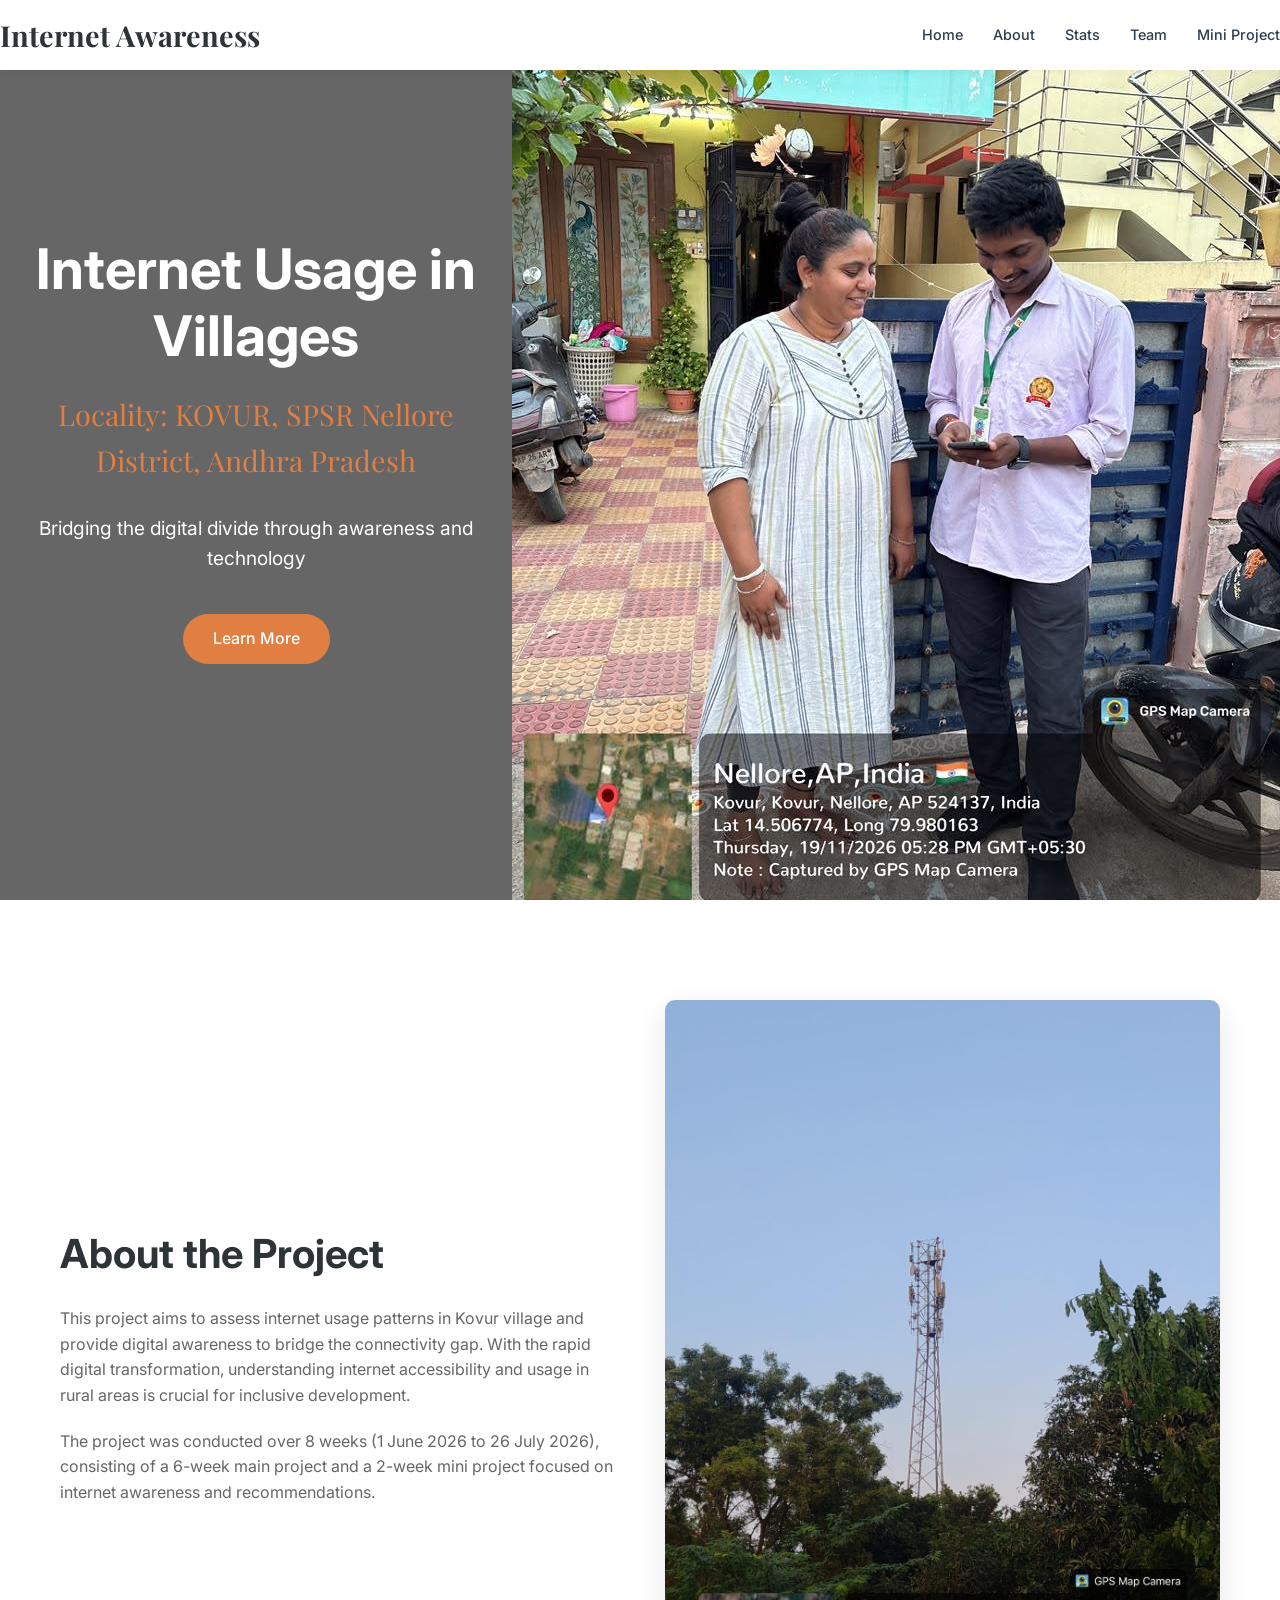
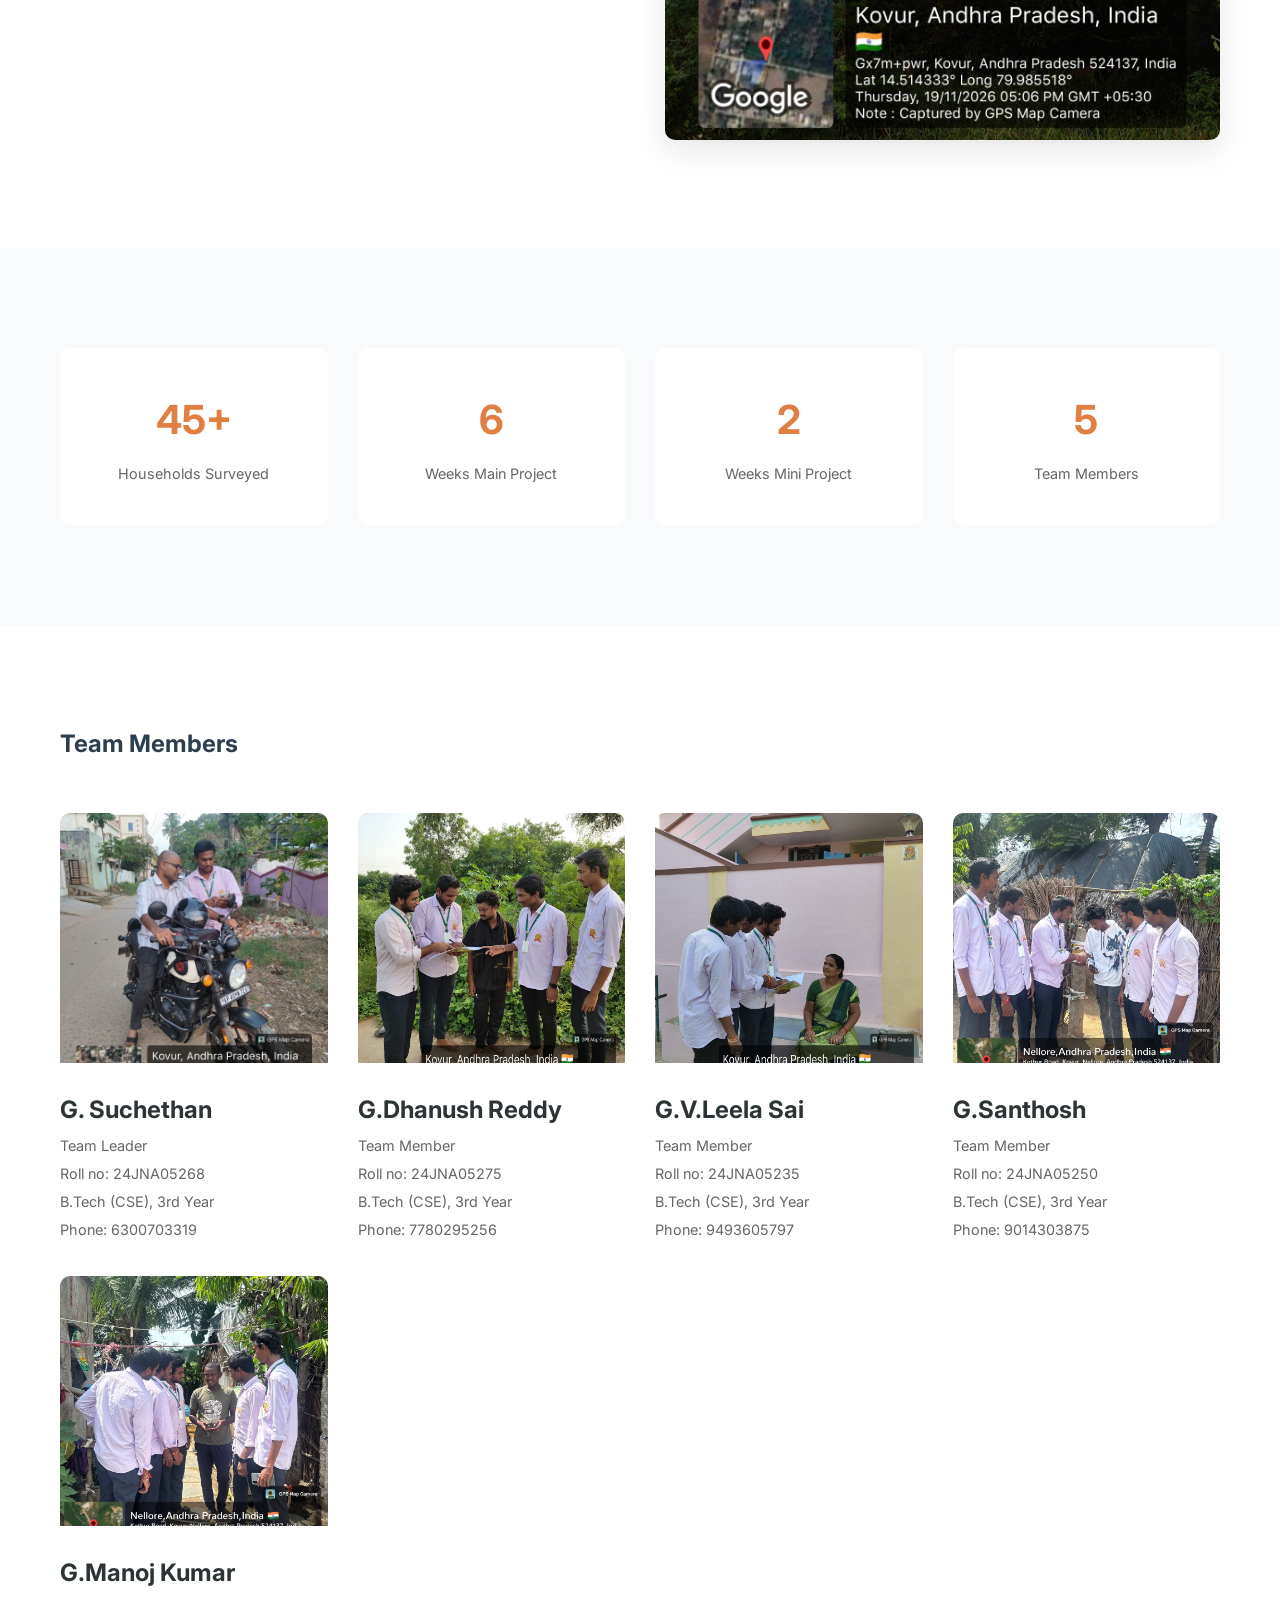
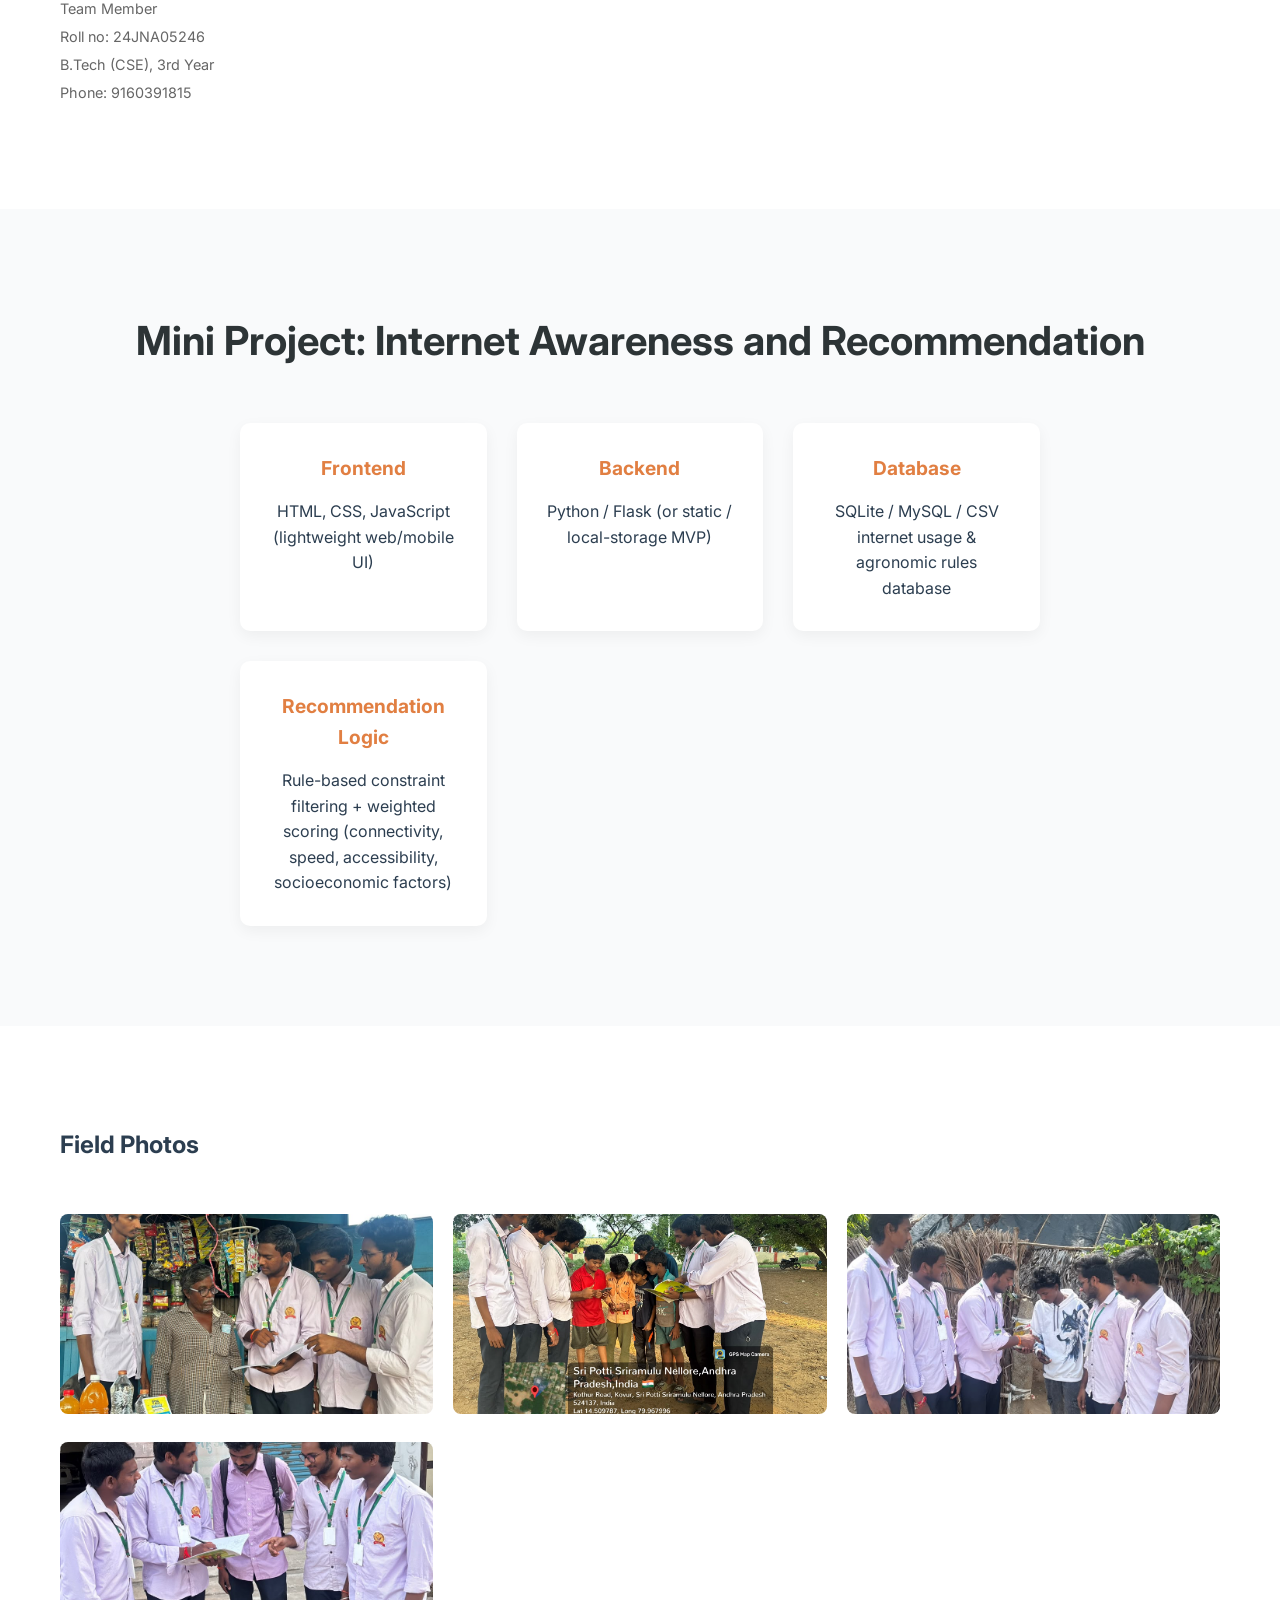
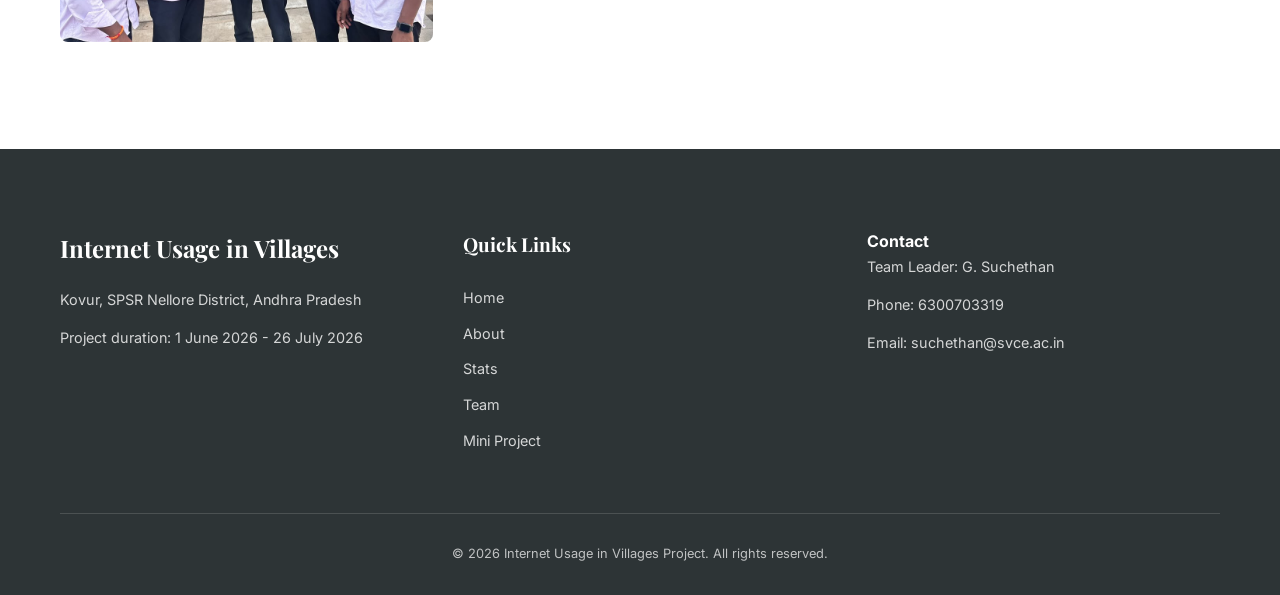
==== index.html @ cfa1855b "Initial commit: Internet Usage in Villages website project" ====
<!DOCTYPE html>
<html lang="en">
<head>
    <meta charset="UTF-8">
    <meta name="viewport" content="width=device-width, initial-scale=1.0">
    <title>Internet Usage in Villages - Kovur</title>
    <link rel="stylesheet" href="style.css">
    <link href="https://fonts.googleapis.com/css2?family=Inter:wght@300;400;500;600;700&family=Playfair+Display:wght@400;600;700&display=swap" rel="stylesheet">
</head>
<body>
    <header>
        <nav>
            <div class="logo">
                <span>Internet Awareness</span>
            </div>
            <ul class="nav-links">
                <li><a href="#home">Home</a></li>
                <li><a href="#about">About</a></li>
                <li><a href="#stats">Stats</a></li>
                <li><a href="#team">Team</a></li>
                <li><a href="#mini-project">Mini Project</a></li>
            </ul>
        </nav>
    </header>

    <section id="home" class="hero">
        <div class="hero-content">
            <h1>Internet Usage in Villages</h1>
            <h2>Locality: KOVUR, SPSR Nellore District, Andhra Pradesh</h2>
            <p>Bridging the digital divide through awareness and technology</p>
            <a href="#about" class="btn">Learn More</a>
        </div>
        <div class="hero-image">
            <img src="photos/WhatsApp Image 2026-11-21 at 4.46.24 PM.jpeg" alt="Internet awareness in villages">
        </div>
    </section>

    <section id="about" class="about">
        <div class="container">
            <div class="about-content">
                <div class="about-text">
                    <h2>About the Project</h2>
                    <p>This project aims to assess internet usage patterns in Kovur village and provide digital awareness to bridge the connectivity gap. With the rapid digital transformation, understanding internet accessibility and usage in rural areas is crucial for inclusive development.</p>
                    <p>The project was conducted over 8 weeks (1 June 2026 to 26 July 2026), consisting of a 6-week main project and a 2-week mini project focused on internet awareness and recommendations.</p>
                </div>
                <div class="about-image">
                    <img src="photos/WhatsApp Image 2026-11-21 at 4.46.25 PM.jpeg" alt="Internet awareness session">
                </div>
            </div>
        </div>
    </section>

    <section id="stats" class="stats">
        <div class="container">
            <div class="stats-grid">
                <div class="stat-item">
                    <div class="stat-number">45+</div>
                    <div class="stat-label">Households Surveyed</div>
                </div>
                <div class="stat-item">
                    <div class="stat-number">6</div>
                    <div class="stat-label">Weeks Main Project</div>
                </div>
                <div class="stat-item">
                    <div class="stat-number">2</div>
                    <div class="stat-label">Weeks Mini Project</div>
                </div>
                <div class="stat-item">
                    <div class="stat-number">5</div>
                    <div class="stat-label">Team Members</div>
                </div>
            </div>
        </div>
    </section>

    <section id="team" class="team">
        <div class="container">
            <h2>Team Members</h2>
            <div class="team-grid">
                <div class="team-member">
                    <div class="member-image">
                        <img src="photos/WhatsApp Image 2026-11-21 at 4.46.25 PM (2).jpeg" alt="G. Suchethan">
                    </div>
                    <div class="member-info">
                        <h3>G. Suchethan</h3>
                        <p>Team Leader</p>
                        <p>Roll no: 24JNA05268</p>
                        <p>B.Tech (CSE), 3rd Year</p>
                        <p>Phone: 6300703319</p>
                    </div>
                </div>
                <div class="team-member">
                    <div class="member-image">
                        <img src="photos/WhatsApp Image 2026-11-21 at 4.46.26 PM.jpeg" alt="G.Dhanush Reddy">
                    </div>
                    <div class="member-info">
                        <h3>G.Dhanush Reddy</h3>
                        <p>Team Member</p>
                        <p>Roll no: 24JNA05275</p>
                        <p>B.Tech (CSE), 3rd Year</p>
                        <p>Phone: 7780295256</p>
                    </div>
                </div>
                <div class="team-member">
                    <div class="member-image">
                        <img src="photos/WhatsApp Image 2026-11-21 at 4.46.26 PM (1).jpeg" alt="G.V.Leela Sai">
                    </div>
                    <div class="member-info">
                        <h3>G.V.Leela Sai</h3>
                        <p>Team Member</p>
                        <p>Roll no: 24JNA05235</p>
                        <p>B.Tech (CSE), 3rd Year</p>
                        <p>Phone: 9493605797</p>
                    </div>
                </div>
                <div class="team-member">
                    <div class="member-image">
                        <img src="photos/WhatsApp Image 2026-11-21 at 4.46.27 PM.jpeg" alt="G.Santhosh">
                    </div>
                    <div class="member-info">
                        <h3>G.Santhosh</h3>
                        <p>Team Member</p>
                        <p>Roll no: 24JNA05250</p>
                        <p>B.Tech (CSE), 3rd Year</p>
                        <p>Phone: 9014303875</p>
                    </div>
                </div>
                <div class="team-member">
                    <div class="member-image">
                        <img src="photos/WhatsApp Image 2026-11-21 at 4.46.27 PM (1).jpeg" alt="G.Manoj Kumar">
                    </div>
                    <div class="member-info">
                        <h3>G.Manoj Kumar</h3>
                        <p>Team Member</p>
                        <p>Roll no: 24JNA05246</p>
                        <p>B.Tech (CSE), 3rd Year</p>
                        <p>Phone: 9160391815</p>
                    </div>
                </div>
            </div>
        </div>
    </section>

    <section id="mini-project" class="mini-project">
        <div class="container">
            <h2>Mini Project: Internet Awareness and Recommendation</h2>
            <div class="mini-project-stack">
                <div class="stack-component">
                    <h3>Frontend</h3>
                    <p>HTML, CSS, JavaScript (lightweight web/mobile UI)</p>
                </div>
                <div class="stack-component">
                    <h3>Backend</h3>
                    <p>Python / Flask (or static / local-storage MVP)</p>
                </div>
                <div class="stack-component">
                    <h3>Database</h3>
                    <p>SQLite / MySQL / CSV internet usage & agronomic rules database</p>
                </div>
                <div class="stack-component">
                    <h3>Recommendation Logic</h3>
                    <p>Rule-based constraint filtering + weighted scoring (connectivity, speed, accessibility, socioeconomic factors)</p>
                </div>
            </div>
        </div>
    </section>

    <section id="field-photos" class="field-photos">
        <div class="container">
            <h2>Field Photos</h2>
            <div class="photo-gallery">
                <div class="photo-item">
                    <img src="photos/WhatsApp Image 2026-11-21 at 4.46.27 PM (2).jpeg" alt="Field photo 1">
                </div>
                <div class="photo-item">
                    <img src="photos/WhatsApp Image 2026-11-21 at 4.46.28 PM.jpeg" alt="Field photo 2">
                </div>
                <div class="photo-item">
                    <img src="photos/WhatsApp Image 2026-11-21 at 4.46.27 PM.jpeg" alt="Field photo 3">
                </div>
                <div class="photo-item">
                    <img src="photos/WhatsApp Image 2026-11-21 at 4.46.26 PM (2).jpeg" alt="Field photo 4">
                </div>
            </div>
        </div>
    </section>

    <footer>
        <div class="container">
            <div class="footer-content">
                <div class="footer-about">
                    <h3>Internet Usage in Villages</h3>
                    <p>Kovur, SPSR Nellore District, Andhra Pradesh</p>
                    <p>Project duration: 1 June 2026 - 26 July 2026</p>
                </div>
                <div class="footer-links">
                    <h4>Quick Links</h4>
                    <ul>
                        <li><a href="#home">Home</a></li>
                        <li><a href="#about">About</a></li>
                        <li><a href="#stats">Stats</a></li>
                        <li><a href="#team">Team</a></li>
                        <li><a href="#mini-project">Mini Project</a></li>
                    </ul>
                </div>
                <div class="footer-contact">
                    <h4>Contact</h4>
                    <p>Team Leader: G. Suchethan</p>
                    <p>Phone: 6300703319</p>
                    <p>Email: suchethan@svce.ac.in</p>
                </div>
            </div>
            <div class="footer-bottom">
                <p>&copy; 2026 Internet Usage in Villages Project. All rights reserved.</p>
            </div>
        </div>
    </footer>

    <script src="script.js"></script>
</body>
</html>
---- style.css ----
* {
    margin: 0;
    padding: 0;
    box-sizing: border-box;
}

:root {
    --primary-color: #2d3436;
    --secondary-color: #636e72;
    --accent-color: #e17f42;
    --light-bg: #f9fafb;
    --white: #ffffff;
    --dark-text: #2c3e50;
    --success-green: #27ae60;
}

body {
    font-family: 'Inter', sans-serif;
    line-height: 1.6;
    color: var(--dark-text);
}

a {
    text-decoration: none;
    color: inherit;
}

ul {
    list-style: none;
}

.container {
    max-width: 1200px;
    margin: 0 auto;
    padding: 0 20px;
}

/* Header */
header {
    position: fixed;
    top: 0;
    width: 100%;
    background: var(--white);
    box-shadow: 0 2px 10px rgba(0,0,0,0.05);
    z-index: 100;
}

nav {
    display: flex;
    justify-content: space-between;
    align-items: center;
    height: 70px;
}

.logo {
    font-family: 'Playfair Display', serif;
    font-size: 1.8rem;
    font-weight: 700;
    color: var(--primary-color);
}

.nav-links {
    display: flex;
    gap: 30px;
}

.nav-links a {
    font-size: 0.9rem;
    font-weight: 500;
    color: var(--dark-text);
    transition: color 0.3s;
}

.nav-links a:hover {
    color: var(--accent-color);
}

/* Hero Section */
.hero {
    height: 100vh;
    background: linear-gradient(rgba(0,0,0,0.6), rgba(0,0,0,0.6)), url('photos/data/WhatsApp Image 2026-11-21 at 4.46.24 PM.jpeg') no-repeat center/cover;
    display: flex;
    align-items: center;
    justify-content: center;
    text-align: center;
    color: var(--white);
}

.hero-content {
    max-width: 800px;
    padding: 20px;
}

.hero-content h1 {
    font-size: 3.5rem;
    font-weight: 700;
    margin-bottom: 20px;
    line-height: 1.2;
}

.hero-content h2 {
    font-size: 1.8rem;
    font-weight: 400;
    margin-bottom: 30px;
    color: var(--accent-color);
    font-family: 'Playfair Display', serif;
}

.hero-content p {
    font-size: 1.2rem;
    margin-bottom: 40px;
    max-width: 600px;
    margin-left: auto;
    margin-right: auto;
}

.btn {
    display: inline-block;
    background: var(--accent-color);
    color: var(--white);
    padding: 12px 30px;
    border-radius: 50px;
    font-weight: 500;
    transition: background 0.3s;
}

.btn:hover {
    background: #d46e36;
}

/* About Section */
.about {
    padding: 100px 0;
    background: var(--white);
}

.about-content {
    display: grid;
    grid-template-columns: 1fr 1fr;
    gap: 50px;
    align-items: center;
}

.about-text h2 {
    font-size: 2.5rem;
    margin-bottom: 20px;
    color: var(--primary-color);
}

.about-text p {
    margin-bottom: 20px;
    color: #666;
}

.about-image img {
    max-width: 100%;
    border-radius: 10px;
    box-shadow: 0 10px 30px rgba(0,0,0,0.1);
}

/* Stats Section */
.stats {
    padding: 100px 0;
    background: var(--light-bg);
}

.stats-grid {
    display: grid;
    grid-template-columns: repeat(4, 1fr);
    gap: 30px;
    text-align: center;
}

.stat-item {
    padding: 40px 20px;
    background: var(--white);
    border-radius: 10px;
    transition: transform 0.3s;
}

.stat-item:hover {
    transform: translateY(-5px);
}

.stat-number {
    font-size: 2.5rem;
    font-weight: 700;
    color: var(--accent-color);
    margin-bottom: 10px;
}

.stat-label {
    font-size: 0.9rem;
    color: #666;
}

/* Team Section */
.team {
    padding: 100px 0;
    background: var(--white);
}

.team-grid {
    display: grid;
    grid-template-columns: repeat(auto-fit, minmax(250px, 1fr));
    gap: 30px;
    margin-top: 50px;
}

.member-image {
    border-radius: 10px;
    overflow: hidden;
    margin-bottom: 20px;
}

.member-image img {
    width: 100%;
    height: 250px;
    object-fit: cover;
    transition: transform 0.3s;
}

.member-image:hover img {
    transform: scale(1.05);
}

.member-info h3 {
    font-size: 1.5rem;
    margin-bottom: 5px;
    color: var(--primary-color);
}

.member-info p {
    font-size: 0.9rem;
    color: #666;
    margin-bottom: 5px;
}

/* Mini Project Section */
.mini-project {
    padding: 100px 0;
    background: var(--light-bg);
}

.mini-project h2 {
    font-size: 2.5rem;
    margin-bottom: 50px;
    text-align: center;
    color: var(--primary-color);
}

.mini-project-stack {
    display: grid;
    grid-template-columns: repeat(auto-fit, minmax(200px, 1fr));
    gap: 30px;
    max-width: 800px;
    margin: 0 auto;
}

.stack-component {
    background: var(--white);
    padding: 30px;
    border-radius: 10px;
    text-align: center;
    box-shadow: 0 5px 15px rgba(0,0,0,0.05);
}

.stack-component h3 {
    font-size: 1.2rem;
    margin-bottom: 15px;
    color: var(--accent-color);
}

/* Field Photos Section */
.field-photos {
    padding: 100px 0;
    background: var(--white);
}

.photo-gallery {
    display: grid;
    grid-template-columns: repeat(auto-fit, minmax(300px, 1fr));
    gap: 20px;
    margin-top: 50px;
}

.photo-item img {
    width: 100%;
    height: 200px;
    object-fit: cover;
    border-radius: 8px;
    transition: transform 0.3s;
}

.photo-item:hover img {
    transform: scale(1.05);
}

/* Footer */
footer {
    background: var(--primary-color);
    color: var(--white);
    padding: 80px 0 30px;
}

.footer-content {
    display: grid;
    grid-template-columns: 1fr 1fr 1fr;
    gap: 50px;
    margin-bottom: 50px;
}

.footer-about h3 {
    font-size: 1.5rem;
    margin-bottom: 20px;
    font-family: 'Playfair Display', serif;
}

.footer-about p {
    font-size: 0.9rem;
    opacity: 0.8;
    margin-bottom: 15px;
}

.footer-links h4 {
    font-size: 1.2rem;
    margin-bottom: 25px;
    font-family: 'Playfair Display', serif;
}

.footer-links ul li {
    margin-bottom: 10px;
}

.footer-links a {
    font-size: 0.9rem;
    opacity: 0.8;
    transition: opacity 0.3s;
}

.footer-links a:hover {
    opacity: 1;
}

.footer-contact p {
    font-size: 0.9rem;
    margin-bottom: 15px;
    opacity: 0.8;
}

.footer-bottom {
    text-align: center;
    padding-top: 30px;
    border-top: 1px solid rgba(255,255,255,0.2);
    font-size: 0.8rem;
    opacity: 0.7;
}

/* Responsive */
@media (max-width: 768px) {
    .nav-links {
        display: none;
    }
    
    .about-content {
        grid-template-columns: 1fr;
    }
    
    .stats-grid {
        grid-template-columns: repeat(2, 1fr);
    }
    
    .footer-content {
        grid-template-columns: 1fr;
    }
    
    .hero-content h1 {
        font-size: 2.5rem;
    }
    
    .hero-content h2 {
        font-size: 1.5rem;
    }
}
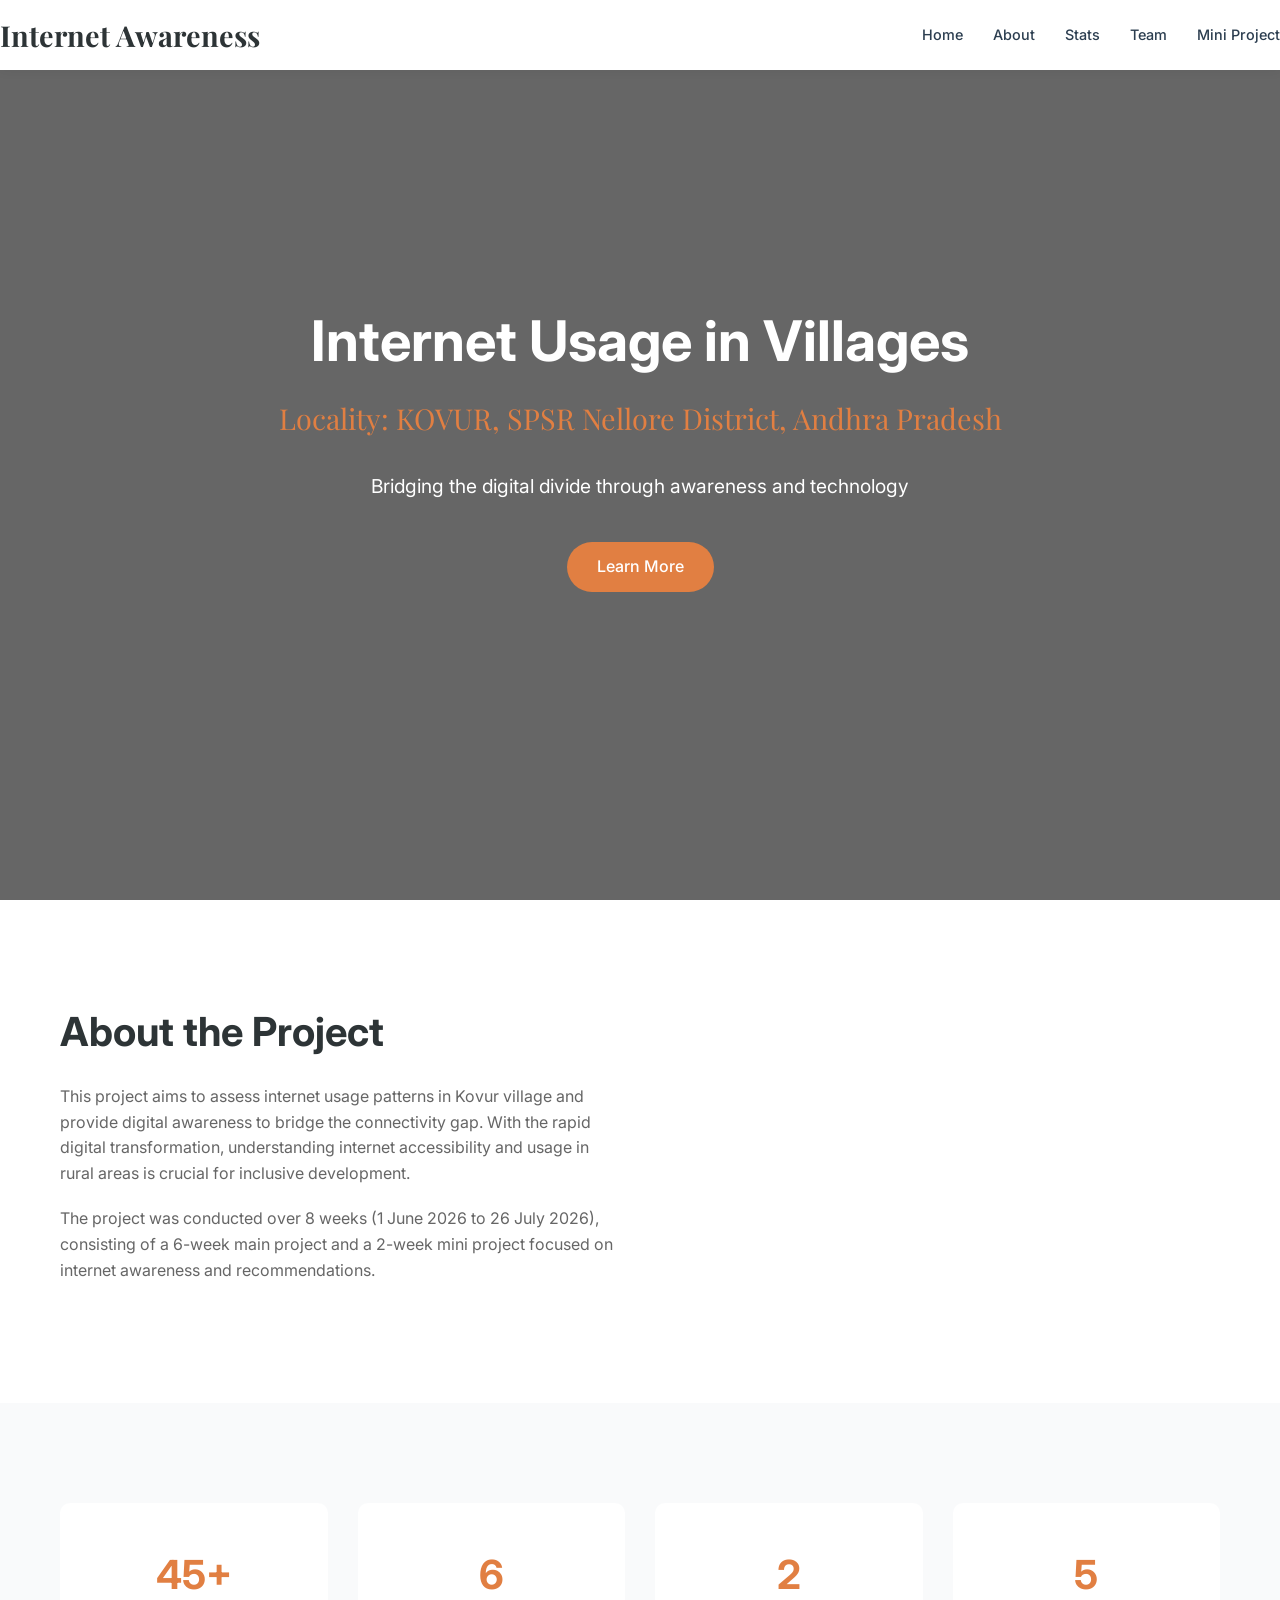
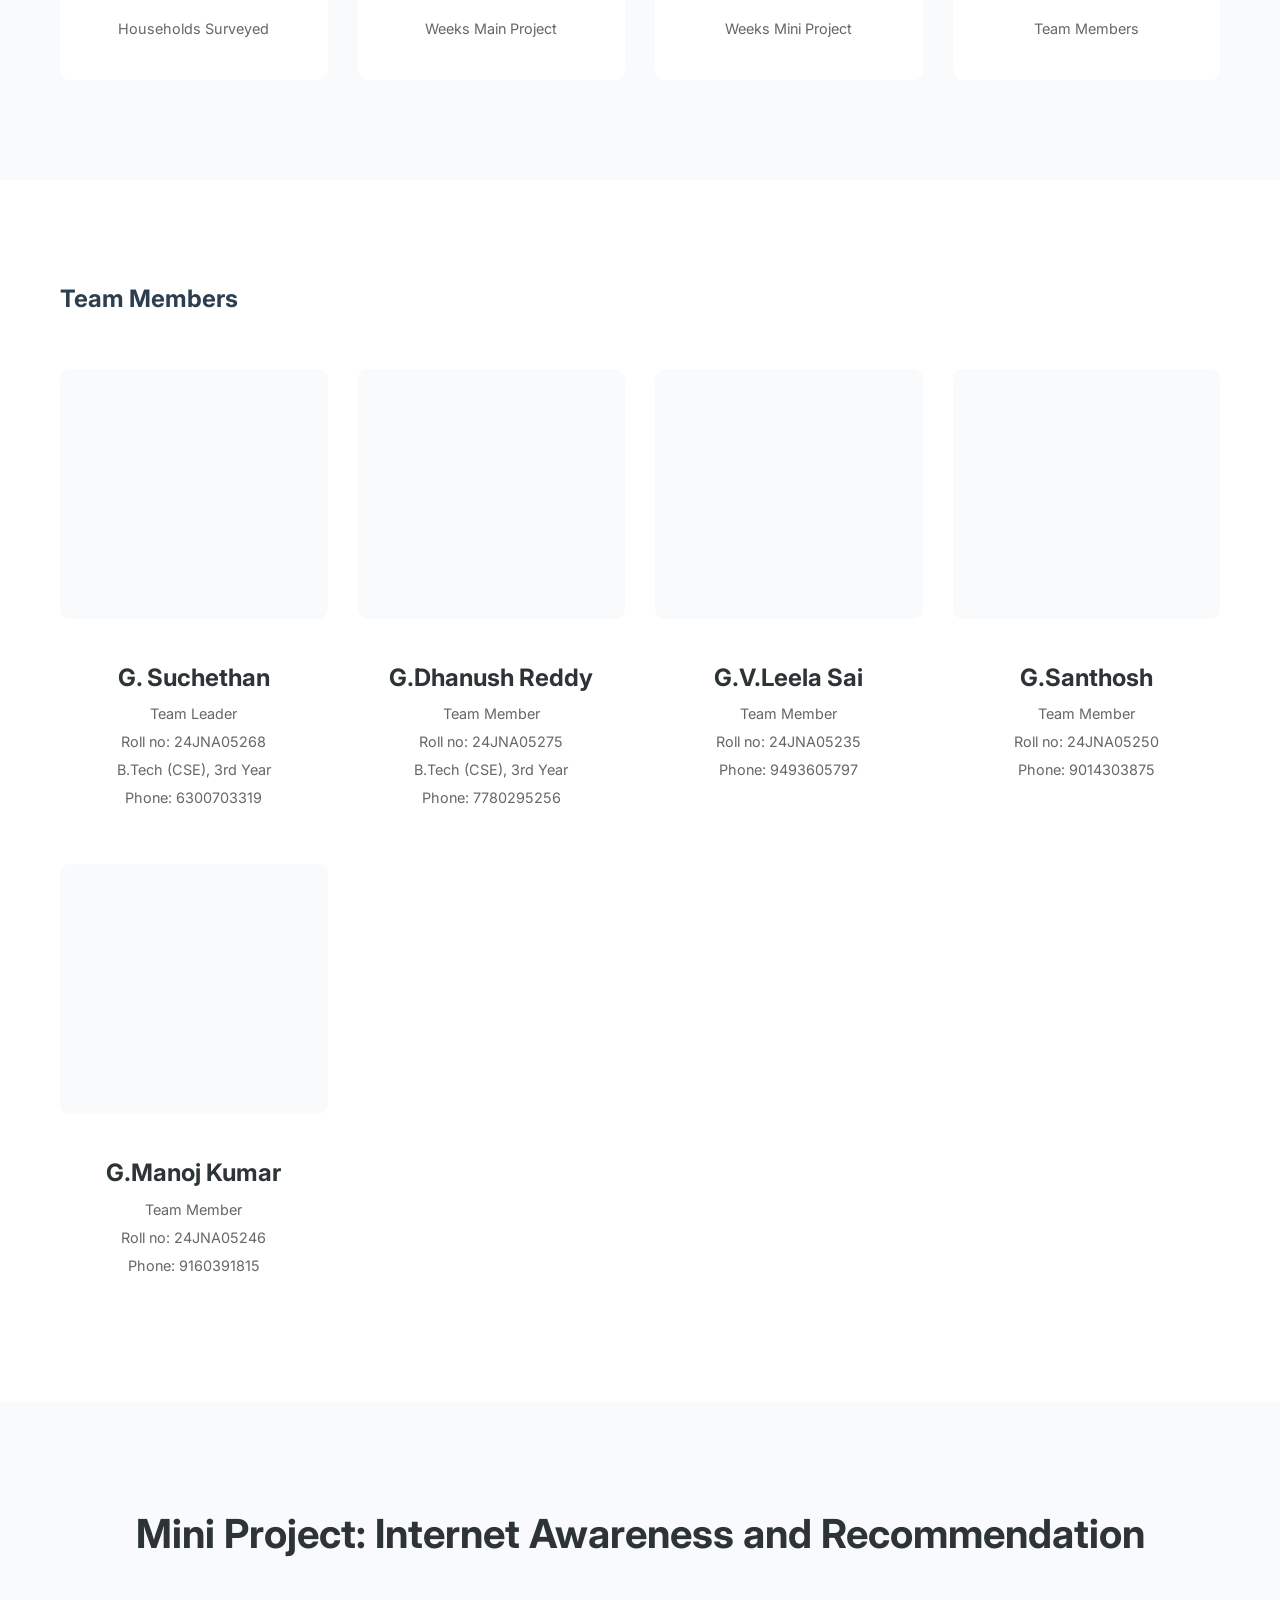
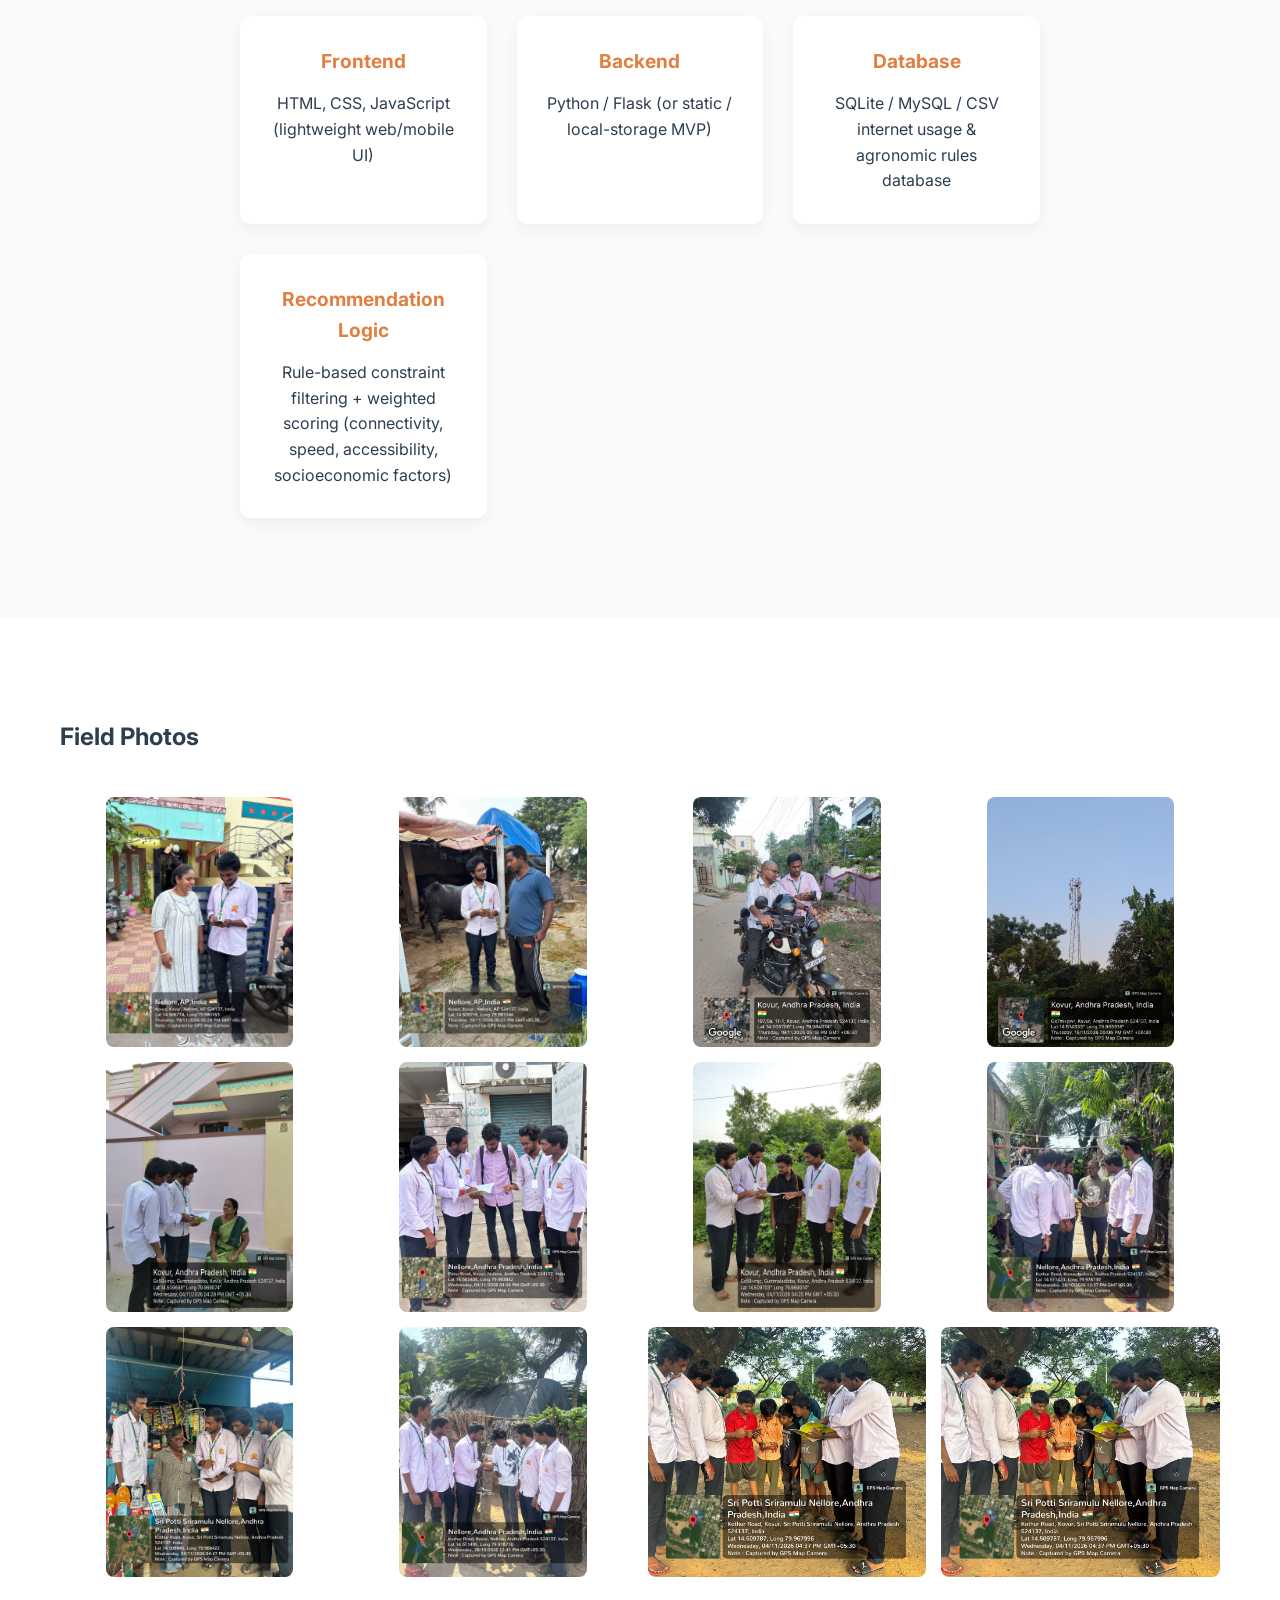
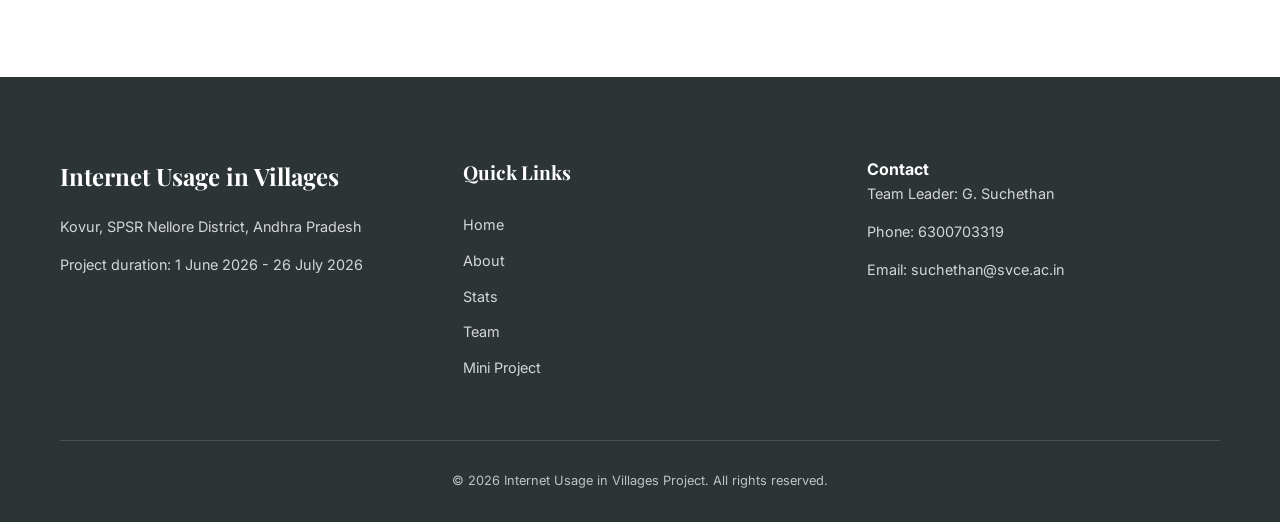
==== commit 5b861a4f: "Update: Hide hero images, team images; add all 11 field photos with neat alignment" ====
--- a/index.html
+++ b/index.html
@@ -30,9 +30,7 @@
             <p>Bridging the digital divide through awareness and technology</p>
             <a href="#about" class="btn">Learn More</a>
         </div>
-        <div class="hero-image">
-            <img src="photos/WhatsApp Image 2026-11-21 at 4.46.24 PM.jpeg" alt="Internet awareness in villages">
-        </div>
+        <!-- Hero image removed per user request -->
     </section>
 
     <section id="about" class="about">
@@ -44,7 +42,7 @@
                     <p>The project was conducted over 8 weeks (1 June 2026 to 26 July 2026), consisting of a 6-week main project and a 2-week mini project focused on internet awareness and recommendations.</p>
                 </div>
                 <div class="about-image">
-                    <img src="photos/WhatsApp Image 2026-11-21 at 4.46.25 PM.jpeg" alt="Internet awareness session">
+                    <!-- Image removed per user request -->
                 </div>
             </div>
         </div>
@@ -79,7 +77,7 @@
             <div class="team-grid">
                 <div class="team-member">
                     <div class="member-image">
-                        <img src="photos/WhatsApp Image 2026-11-21 at 4.46.25 PM (2).jpeg" alt="G. Suchethan">
+                        <!-- Image hidden per user request -->
                     </div>
                     <div class="member-info">
                         <h3>G. Suchethan</h3>
@@ -91,7 +89,7 @@
                 </div>
                 <div class="team-member">
                     <div class="member-image">
-                        <img src="photos/WhatsApp Image 2026-11-21 at 4.46.26 PM.jpeg" alt="G.Dhanush Reddy">
+                        <!-- Image hidden per user request -->
                     </div>
                     <div class="member-info">
                         <h3>G.Dhanush Reddy</h3>
@@ -103,37 +101,34 @@
                 </div>
                 <div class="team-member">
                     <div class="member-image">
-                        <img src="photos/WhatsApp Image 2026-11-21 at 4.46.26 PM (1).jpeg" alt="G.V.Leela Sai">
+                        <!-- Image hidden per user request -->
                     </div>
                     <div class="member-info">
                         <h3>G.V.Leela Sai</h3>
                         <p>Team Member</p>
                         <p>Roll no: 24JNA05235</p>
-                        <p>B.Tech (CSE), 3rd Year</p>
                         <p>Phone: 9493605797</p>
                     </div>
                 </div>
                 <div class="team-member">
                     <div class="member-image">
-                        <img src="photos/WhatsApp Image 2026-11-21 at 4.46.27 PM.jpeg" alt="G.Santhosh">
+                        <!-- Image hidden per user request -->
                     </div>
                     <div class="member-info">
                         <h3>G.Santhosh</h3>
                         <p>Team Member</p>
                         <p>Roll no: 24JNA05250</p>
-                        <p>B.Tech (CSE), 3rd Year</p>
                         <p>Phone: 9014303875</p>
                     </div>
                 </div>
                 <div class="team-member">
                     <div class="member-image">
-                        <img src="photos/WhatsApp Image 2026-11-21 at 4.46.27 PM (1).jpeg" alt="G.Manoj Kumar">
+                        <!-- Image hidden per user request -->
                     </div>
                     <div class="member-info">
                         <h3>G.Manoj Kumar</h3>
                         <p>Team Member</p>
                         <p>Roll no: 24JNA05246</p>
-                        <p>B.Tech (CSE), 3rd Year</p>
                         <p>Phone: 9160391815</p>
                     </div>
                 </div>
@@ -170,16 +165,40 @@
             <h2>Field Photos</h2>
             <div class="photo-gallery">
                 <div class="photo-item">
-                    <img src="photos/WhatsApp Image 2026-11-21 at 4.46.27 PM (2).jpeg" alt="Field photo 1">
-                </div>
-                <div class="photo-item">
-                    <img src="photos/WhatsApp Image 2026-11-21 at 4.46.28 PM.jpeg" alt="Field photo 2">
-                </div>
-                <div class="photo-item">
-                    <img src="photos/WhatsApp Image 2026-11-21 at 4.46.27 PM.jpeg" alt="Field photo 3">
-                </div>
-                <div class="photo-item">
-                    <img src="photos/WhatsApp Image 2026-11-21 at 4.46.26 PM (2).jpeg" alt="Field photo 4">
+                    <img src="photos/WhatsApp Image 2026-11-21 at 4.46.24 PM.jpeg" alt="Field photo 1">
+                </div>
+                <div class="photo-item">
+                    <img src="photos/WhatsApp Image 2026-11-21 at 4.46.25 PM (1).jpeg" alt="Field photo 2">
+                </div>
+                <div class="photo-item">
+                    <img src="photos/WhatsApp Image 2026-11-21 at 4.46.25 PM (2).jpeg" alt="Field photo 2">
+                </div>
+                <div class="photo-item">
+                    <img src="photos/WhatsApp Image 2026-11-21 at 4.46.25 PM.jpeg" alt="Field photo 3">
+                </div>
+                <div class="photo-item">
+                    <img src="photos/WhatsApp Image 2026-11-21 at 4.46.26 PM (1).jpeg" alt="Field photo 4">
+                </div>
+                <div class="photo-item">
+                    <img src="photos/WhatsApp Image 2026-11-21 at 4.46.26 PM (2).jpeg" alt="Field photo 5">
+                </div>
+                <div class="photo-item">
+                    <img src="photos/WhatsApp Image 2026-11-21 at 4.46.26 PM.jpeg" alt="Field photo 6">
+                </div>
+                <div class="photo-item">
+                    <img src="photos/WhatsApp Image 2026-11-21 at 4.46.27 PM (1).jpeg" alt="Field photo 7">
+                </div>
+                <div class="photo-item">
+                    <img src="photos/WhatsApp Image 2026-11-21 at 4.46.27 PM (2).jpeg" alt="Field photo 8">
+                </div>
+                <div class="photo-item">
+                    <img src="photos/WhatsApp Image 2026-11-21 at 4.46.27 PM.jpeg" alt="Field photo 9">
+                </div>
+                <div class="photo-item">
+                    <img src="photos/WhatsApp Image 2026-11-21 at 4.46.28 PM.jpeg" alt="Field photo 10">
+                </div>
+                <div class="photo-item">
+                    <img src="photos/WhatsApp Image 2026-11-21 at 4.46.28 PM.jpeg" alt="Field photo 11">
                 </div>
             </div>
         </div>
--- a/style.css
+++ b/style.css
@@ -78,7 +78,7 @@
 /* Hero Section */
 .hero {
     height: 100vh;
-    background: linear-gradient(rgba(0,0,0,0.6), rgba(0,0,0,0.6)), url('photos/data/WhatsApp Image 2026-11-21 at 4.46.24 PM.jpeg') no-repeat center/cover;
+    background: linear-gradient(rgba(0,0,0,0.6), rgba(0,0,0,0.6));
     display: flex;
     align-items: center;
     justify-content: center;
@@ -209,19 +209,26 @@
 
 .member-image {
     border-radius: 10px;
+    background: var(--light-bg);
+    display: flex;
+    align-items: center;
+    justify-content: center;
+    height: 250px;
+    margin-bottom: 20px;
     overflow: hidden;
-    margin-bottom: 20px;
 }
 
 .member-image img {
-    width: 100%;
-    height: 250px;
-    object-fit: cover;
-    transition: transform 0.3s;
+    display: none;
 }
 
 .member-image:hover img {
     transform: scale(1.05);
+}
+
+.member-info {
+    text-align: center;
+    padding: 20px;
 }
 
 .member-info h3 {
@@ -279,21 +286,40 @@
 
 .photo-gallery {
     display: grid;
-    grid-template-columns: repeat(auto-fit, minmax(300px, 1fr));
-    gap: 20px;
-    margin-top: 50px;
+    grid-template-columns: repeat(auto-fit, minmax(250px, 1fr));
+    gap: 15px;
+    margin-top: 40px;
+    max-width: 1200px;
+}
+
+.photo-item {
+    margin: 0 auto;
 }
 
 .photo-item img {
     width: 100%;
-    height: 200px;
+    height: 250px;
     object-fit: cover;
     border-radius: 8px;
     transition: transform 0.3s;
+    display: block;
 }
 
 .photo-item:hover img {
     transform: scale(1.05);
+}
+
+/* Ensure grid shows all photos nicely - 4 photos per row for 11 photos */
+@media (min-width: 1000px) {
+    .photo-gallery {
+        grid-template-columns: repeat(4, 1fr);
+    }
+}
+
+@media (min-width: 740px) and (max-width: 999px) {
+    .photo-gallery {
+        grid-template-columns: repeat(3, 1fr);
+    }
 }
 
 /* Footer */
